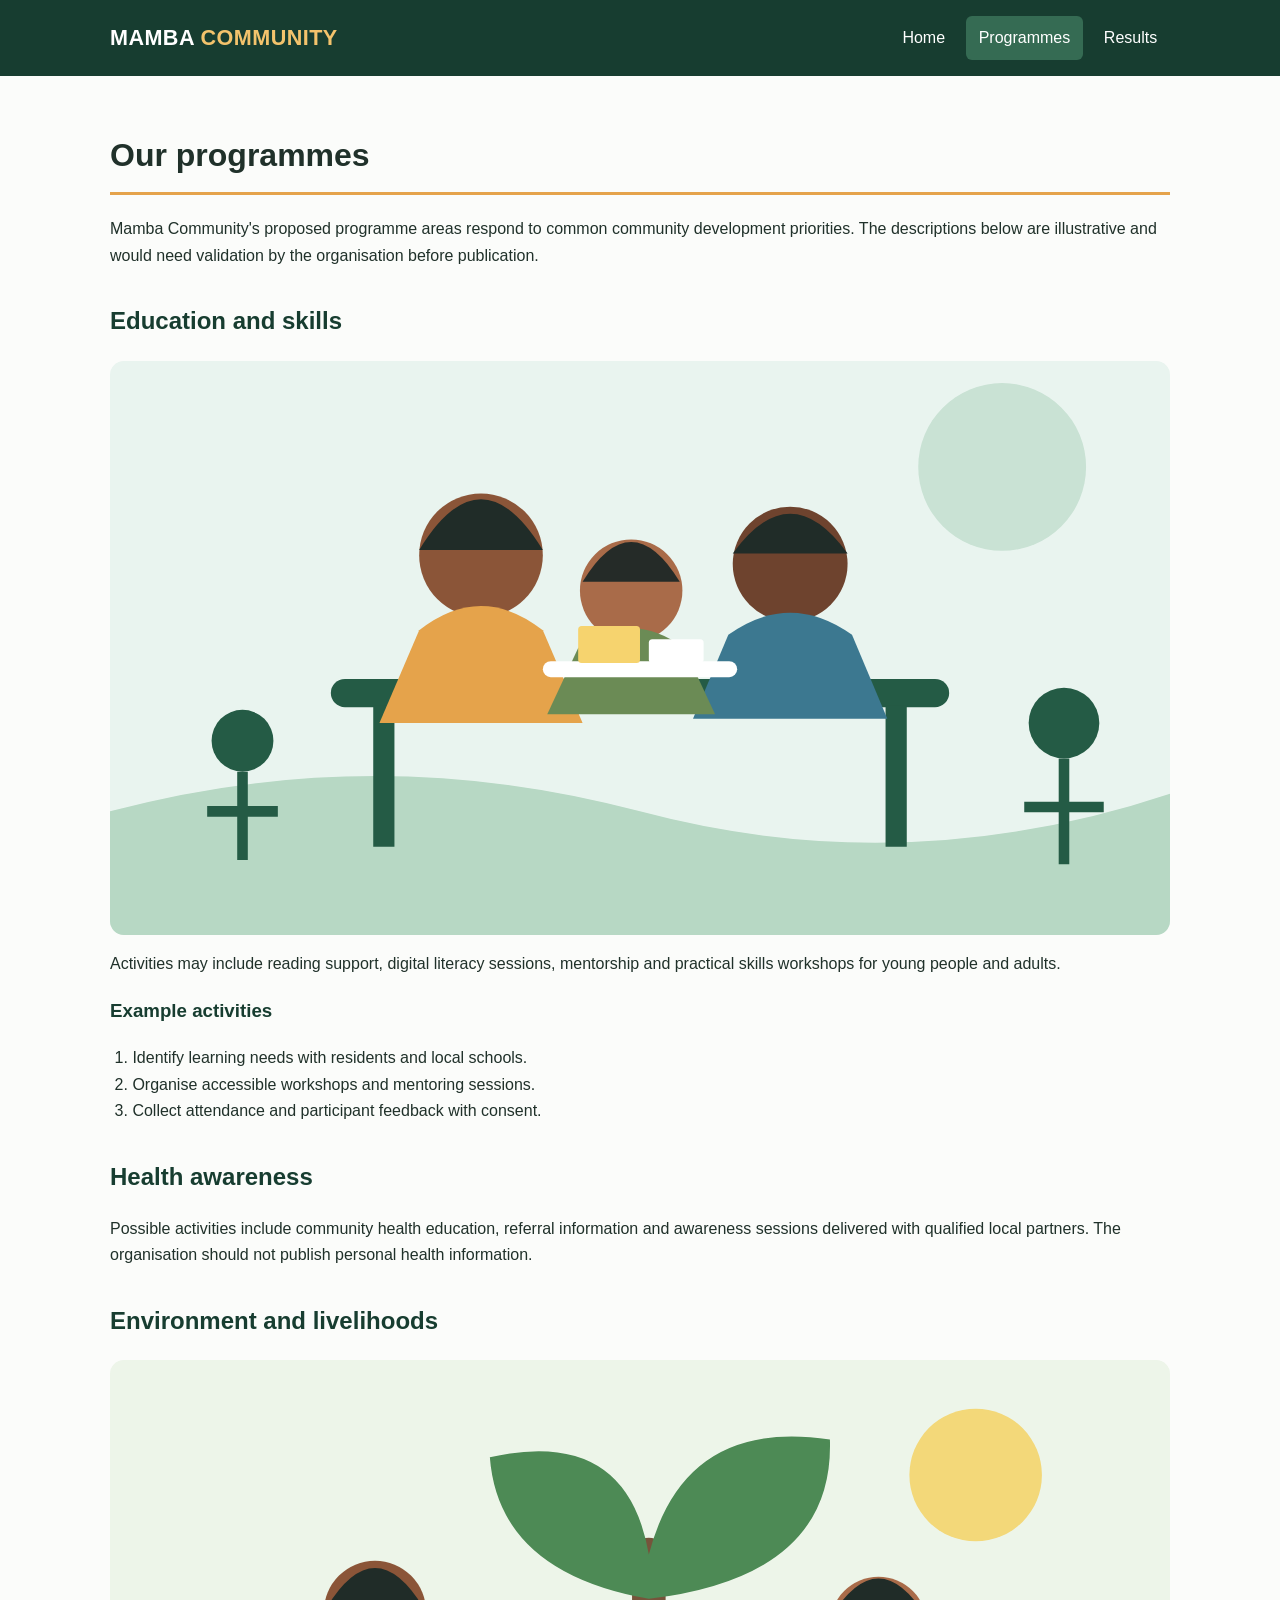
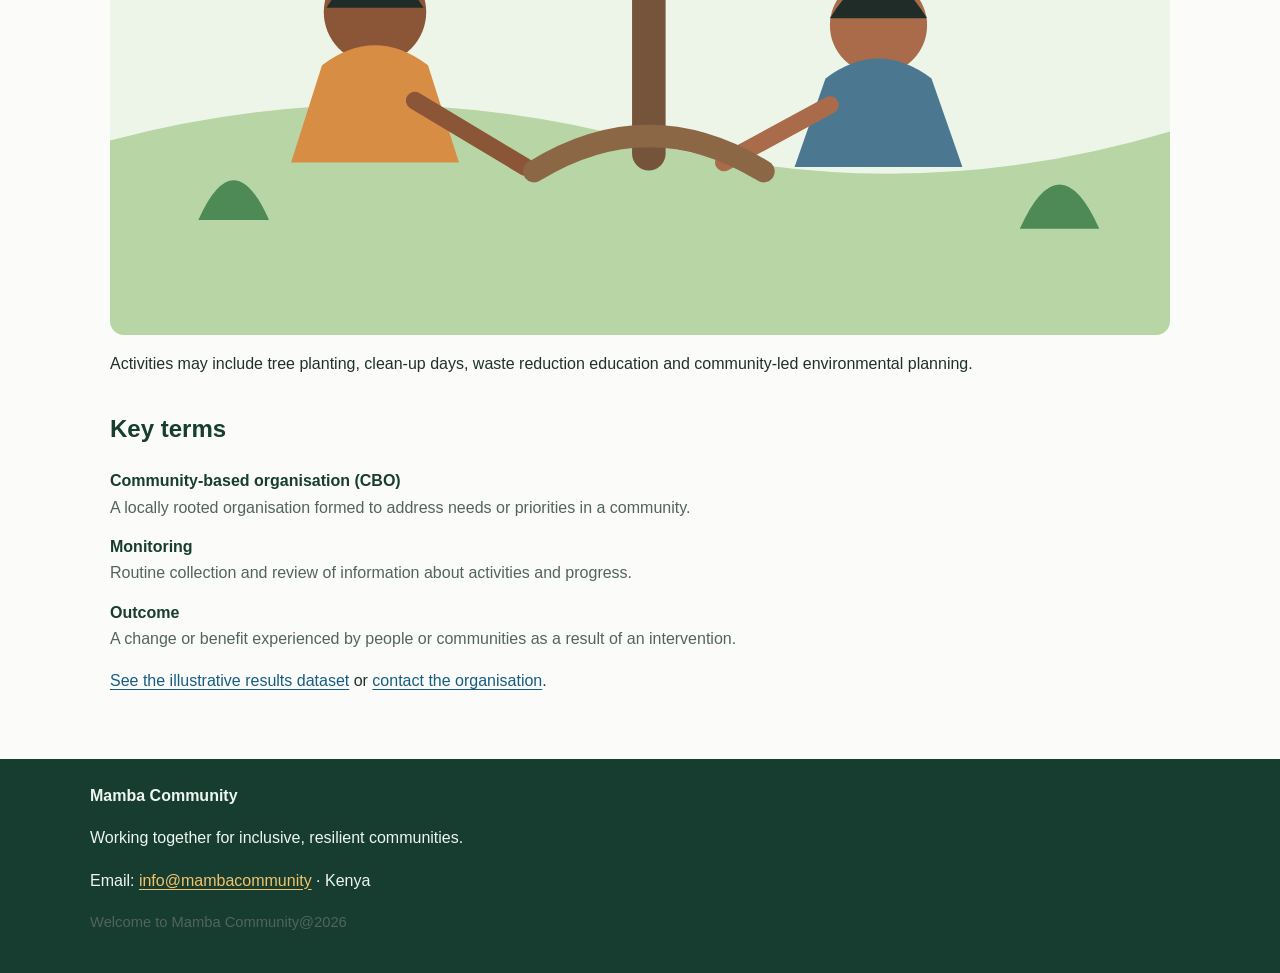
==== vin_fundamentals_two/Mamba_Community_HTML_Prototype_Vincent_kori/programmes.html @ 8e257902 "my work" ====
<!doctype html>
<html lang="en">
<head><meta charset="utf-8"><meta name="viewport" content="width=device-width, initial-scale=1">
<meta name="description" content="Mamba Community programmes, project information and illustrative results.">
<title>Programmes | Mamba Community</title><link rel="stylesheet" href="styles.css"></head>
<body><a class="skip-link" href="#main">Skip to main content</a>
<header><div class="topbar"><a class="brand" href="index.html">MAMBA <span>COMMUNITY</span></a>
<nav aria-label="Main navigation"><ul>
<li><a href="index.html" >Home</a></li><li><a href="programmes.html" aria-current="page">Programmes</a></li><li><a href="results.html" >Results</a></li>
</ul></nav></div></header><main id="main">
<h1 class="page-title">Our programmes</h1><p>Mamba Community's proposed programme areas respond to common community development priorities. The descriptions below are illustrative and would need validation by the organisation before publication.</p>
<section><h2>Education and skills</h2><img class="feature-img" src="assets/learning-community.svg" alt="Illustration showing a facilitator and learners taking part in a group learning session.">
<p>Activities may include reading support, digital literacy sessions, mentorship and practical skills workshops for young people and adults.</p>
<h3>Example activities</h3><ol><li>Identify learning needs with residents and local schools.</li><li>Organise accessible workshops and mentoring sessions.</li><li>Collect attendance and participant feedback with consent.</li></ol></section>
<section><h2>Health awareness</h2><p>Possible activities include community health education, referral information and awareness sessions delivered with qualified local partners. The organisation should not publish personal health information.</p></section>
<section><h2>Environment and livelihoods</h2><img class="feature-img" src="assets/tree-planting.svg" alt="Illustration of two volunteers planting a young tree in a green community space.">
<p>Activities may include tree planting, clean-up days, waste reduction education and community-led environmental planning.</p></section>
<section><h2>Key terms</h2><dl><dt>Community-based organisation (CBO)</dt><dd>A locally rooted organisation formed to address needs or priorities in a community.</dd><dt>Monitoring</dt><dd>Routine collection and review of information about activities and progress.</dd><dt>Outcome</dt><dd>A change or benefit experienced by people or communities as a result of an intervention.</dd></dl></section>
<p><a href="results.html">See the illustrative results dataset</a> or <a href="mailto:info@mambacommunity">contact the organisation</a>.</p>
</main><footer><div class="inner"><strong>Mamba Community</strong><p>Working together for inclusive, resilient communities.</p><p>Email: <a href="mailto:info@mambacommunity">info@mambacommunity</a> · Kenya</p><p class="small-note">Welcome to Mamba Community@2026</p></div></footer></body></html>
---- vin_fundamentals_two/Mamba_Community_HTML_Prototype_Vincent_kori/styles.css ----
:root{--green:#245b45;--green-dark:#173d30;--gold:#e5a34b;--ink:#20312a;--muted:#52645b;--paper:#fbfcfa;--line:#d7e2da}
*{box-sizing:border-box}html{scroll-behavior:smooth}body{margin:0;font-family:Arial,Helvetica,sans-serif;line-height:1.65;color:var(--ink);background:var(--paper)}
a{color:#155c83;text-underline-offset:3px}a:hover{text-decoration-thickness:2px}
a:focus,button:focus{outline:3px solid #d58a22;outline-offset:3px}
.skip-link{position:absolute;left:-9999px;top:auto}.skip-link:focus{left:1rem;top:1rem;background:white;padding:.7rem;z-index:10}
header{background:var(--green-dark);color:white}.topbar{max-width:1100px;margin:auto;padding:1rem 1.25rem;display:flex;align-items:center;justify-content:space-between;gap:1rem;flex-wrap:wrap}
.brand{font-weight:800;font-size:1.35rem;color:white;text-decoration:none;letter-spacing:.02em}.brand span{color:#f3c36c}
nav ul{display:flex;gap:.5rem;list-style:none;margin:0;padding:0;flex-wrap:wrap}nav a{display:inline-block;color:white;text-decoration:none;padding:.55rem .8rem;border-radius:6px}nav a[aria-current=page],nav a:hover{background:#356b53}
main{max-width:1100px;margin:auto;padding:2rem 1.25rem 3rem}.hero{display:grid;grid-template-columns:1.05fr .95fr;gap:2rem;align-items:center;padding:1rem 0 2.5rem}
.hero h1{font-size:clamp(2rem,5vw,3.5rem);line-height:1.12;margin:.2rem 0 1rem;color:var(--green-dark)}
.eyebrow{color:var(--green);font-weight:700;text-transform:uppercase;letter-spacing:.1em;font-size:.8rem}
.hero img,.feature-img{width:100%;height:auto;border-radius:14px;display:block}
.button{display:inline-block;background:var(--green);color:white;padding:.75rem 1rem;border-radius:7px;text-decoration:none;font-weight:700;margin:.4rem .4rem .2rem 0}
.button.secondary{background:#eaf2ed;color:var(--green-dark);border:1px solid var(--line)}
.cards{display:grid;grid-template-columns:repeat(3,1fr);gap:1rem;margin:1.2rem 0 2rem}
.card{background:white;border:1px solid var(--line);border-radius:12px;padding:1.2rem}
.card h3{margin-top:0;color:var(--green-dark)}h2{color:var(--green-dark);margin-top:2rem}h3{color:var(--green-dark)}
.callout{background:#edf5ef;border-left:5px solid var(--gold);padding:1rem 1.2rem;border-radius:6px;margin:1.5rem 0}
ul,ol{padding-left:1.4rem}dt{font-weight:700;color:var(--green-dark);margin-top:.8rem}dd{margin-left:0;color:var(--muted)}
table{width:100%;border-collapse:collapse;background:white;margin:1rem 0 1.5rem}caption{text-align:left;font-weight:700;padding:.7rem 0;color:var(--green-dark)}
th,td{padding:.75rem;text-align:left;border:1px solid var(--line)}thead{background:#eaf2ed}th{color:var(--green-dark)}
.small-note{font-size:.92rem;color:var(--muted)}.page-title{border-bottom:3px solid var(--gold);padding-bottom:.6rem}
footer{background:#173d30;color:#eef6f0;padding:1.5rem 1.25rem}footer .inner{max-width:1100px;margin:auto}footer a{color:#f3c36c}
@media(max-width:760px){.hero{grid-template-columns:1fr}.cards{grid-template-columns:1fr}main{padding-top:1.3rem}.topbar{align-items:flex-start}nav ul{gap:.2rem}nav a{padding:.45rem .55rem}}
@media(prefers-reduced-motion:reduce){html{scroll-behavior:auto}}
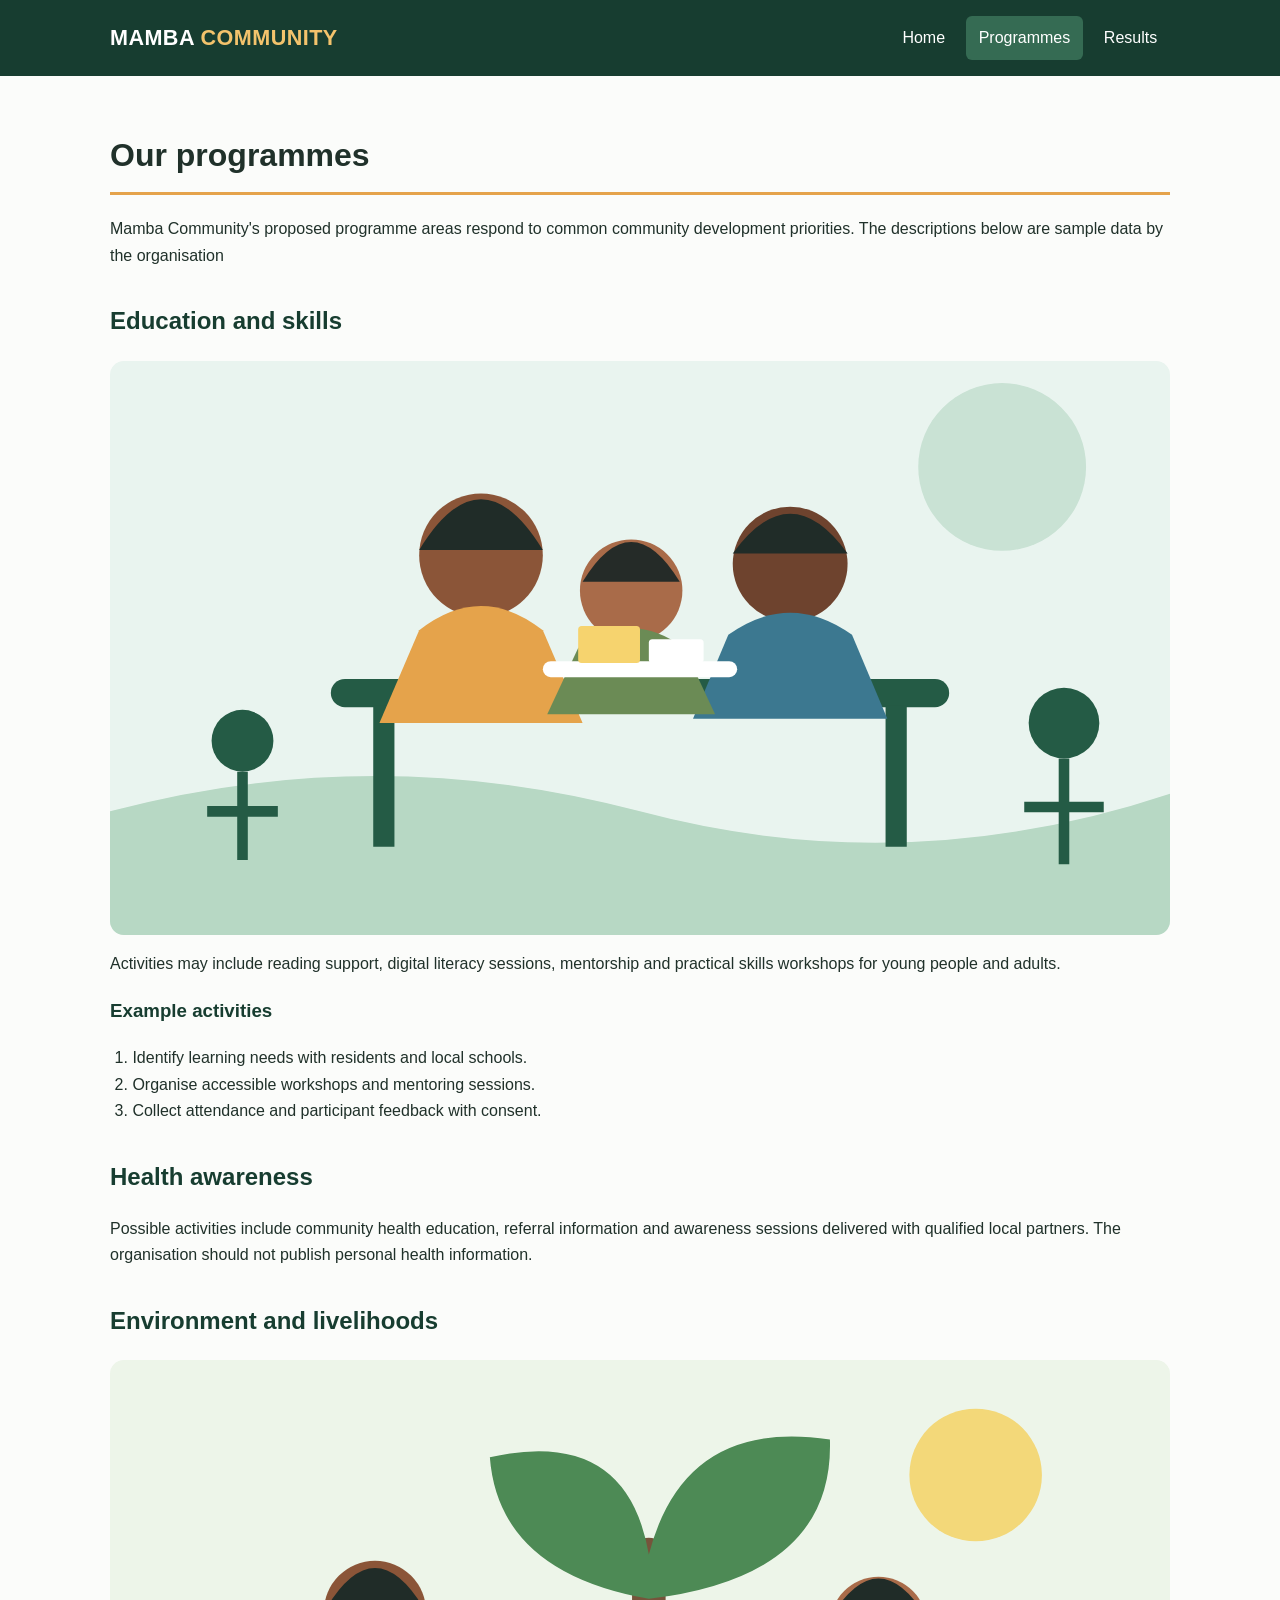
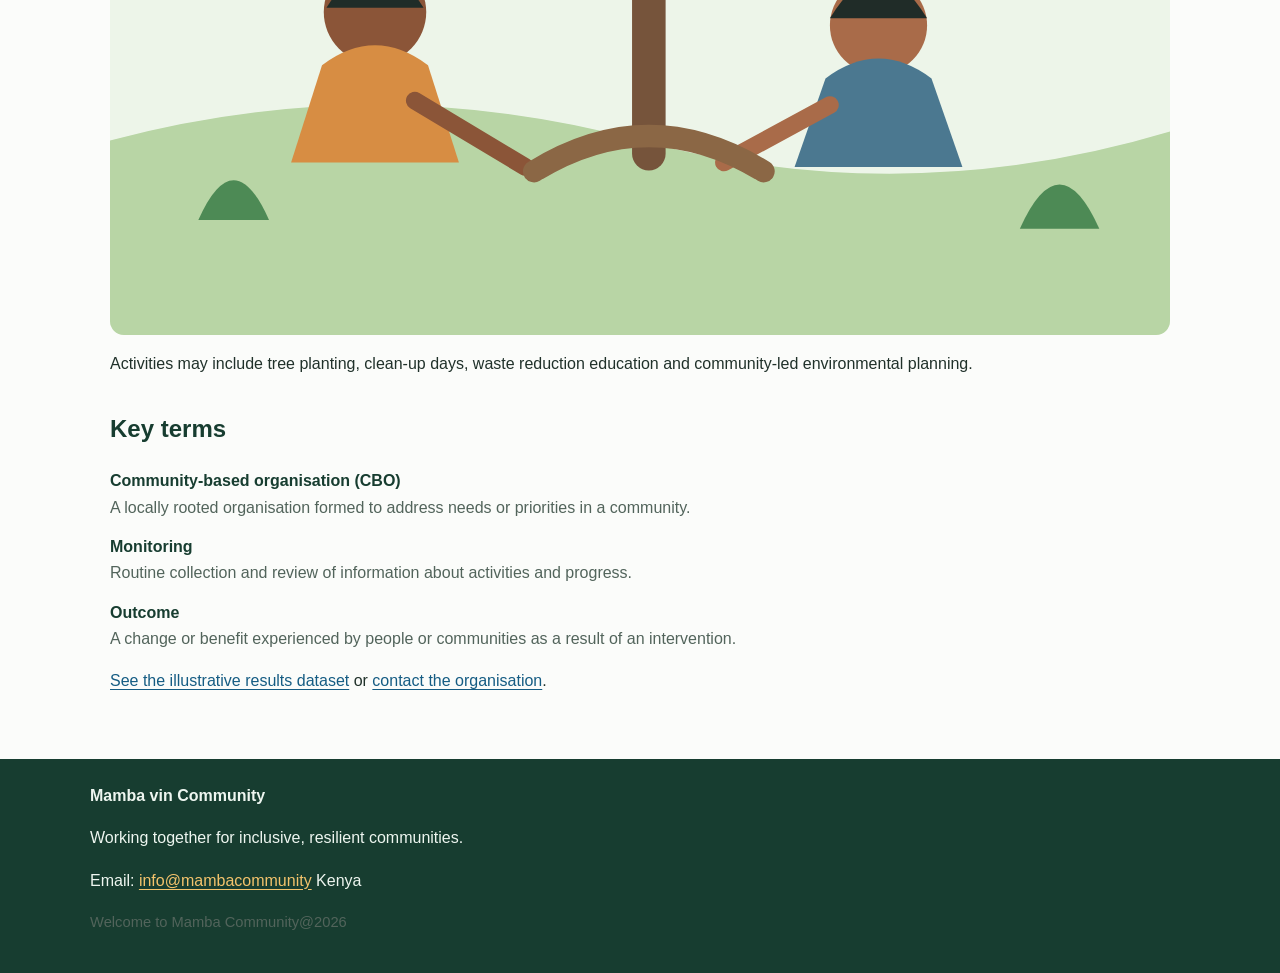
==== commit 813760dc: "changes on the code" ====
--- a/vin_fundamentals_two/Mamba_Community_HTML_Prototype_Vincent_kori/programmes.html
+++ b/vin_fundamentals_two/Mamba_Community_HTML_Prototype_Vincent_kori/programmes.html
@@ -8,7 +8,7 @@
 <nav aria-label="Main navigation"><ul>
 <li><a href="index.html" >Home</a></li><li><a href="programmes.html" aria-current="page">Programmes</a></li><li><a href="results.html" >Results</a></li>
 </ul></nav></div></header><main id="main">
-<h1 class="page-title">Our programmes</h1><p>Mamba Community's proposed programme areas respond to common community development priorities. The descriptions below are illustrative and would need validation by the organisation before publication.</p>
+<h1 class="page-title">Our programmes</h1><p>Mamba Community's proposed programme areas respond to common community development priorities. The descriptions below are sample data by the organisation</p>
 <section><h2>Education and skills</h2><img class="feature-img" src="assets/learning-community.svg" alt="Illustration showing a facilitator and learners taking part in a group learning session.">
 <p>Activities may include reading support, digital literacy sessions, mentorship and practical skills workshops for young people and adults.</p>
 <h3>Example activities</h3><ol><li>Identify learning needs with residents and local schools.</li><li>Organise accessible workshops and mentoring sessions.</li><li>Collect attendance and participant feedback with consent.</li></ol></section>
@@ -17,4 +17,4 @@
 <p>Activities may include tree planting, clean-up days, waste reduction education and community-led environmental planning.</p></section>
 <section><h2>Key terms</h2><dl><dt>Community-based organisation (CBO)</dt><dd>A locally rooted organisation formed to address needs or priorities in a community.</dd><dt>Monitoring</dt><dd>Routine collection and review of information about activities and progress.</dd><dt>Outcome</dt><dd>A change or benefit experienced by people or communities as a result of an intervention.</dd></dl></section>
 <p><a href="results.html">See the illustrative results dataset</a> or <a href="mailto:info@mambacommunity">contact the organisation</a>.</p>
-</main><footer><div class="inner"><strong>Mamba Community</strong><p>Working together for inclusive, resilient communities.</p><p>Email: <a href="mailto:info@mambacommunity">info@mambacommunity</a> · Kenya</p><p class="small-note">Welcome to Mamba Community@2026</p></div></footer></body></html>+</main><footer><div class="inner"><strong>Mamba vin Community</strong><p>Working together for inclusive, resilient communities.</p><p>Email: <a href="mailto:info@mambacommunity">info@mambacommunity</a>  Kenya</p><p class="small-note">Welcome to Mamba Community@2026</p></div></footer></body></html>
